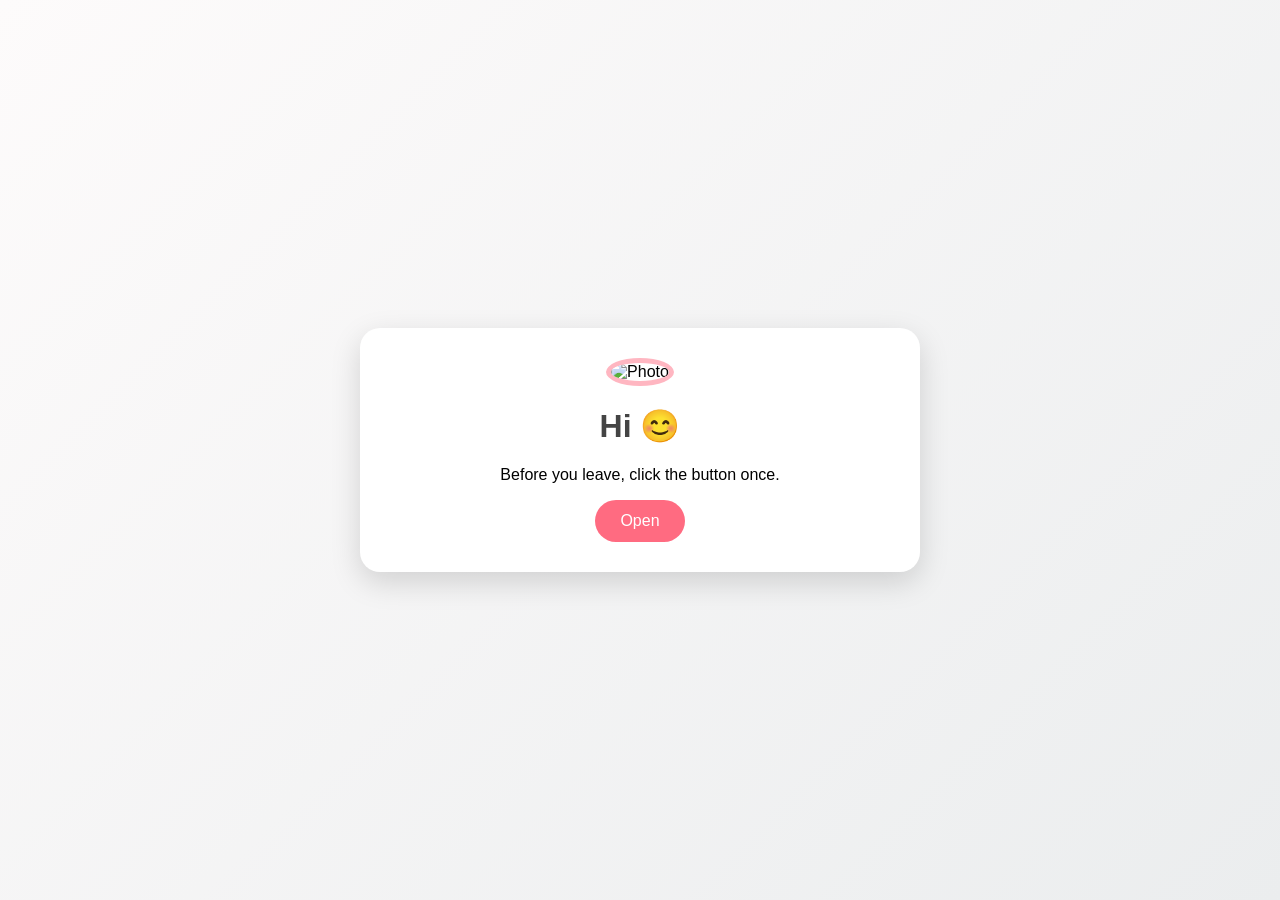
==== index.html @ 859c1093 "Create index.html" ====
<!DOCTYPE html>
<html lang="en">
<head>
<meta charset="UTF-8">
<meta name="viewport" content="width=device-width, initial-scale=1.0">
<title>Just One Minute</title>

<style>
body{
    margin:0;
    font-family:Arial, sans-serif;
    background:linear-gradient(135deg,#fdfbfb,#ebedee);
    display:flex;
    justify-content:center;
    align-items:center;
    min-height:100vh;
}

.card{
    width:90%;
    max-width:500px;
    background:white;
    border-radius:20px;
    padding:30px;
    text-align:center;
    box-shadow:0 10px 30px rgba(0,0,0,0.15);
}

img{
    width:180px;
    height:180px;
    border-radius:50%;
    object-fit:cover;
    border:5px solid #ffb6c1;
}

h1{
    color:#444;
}

button{
    background:#ff6b81;
    color:white;
    border:none;
    padding:12px 25px;
    border-radius:30px;
    cursor:pointer;
    font-size:16px;
}

.message{
    display:none;
    margin-top:20px;
    font-size:18px;
    color:#555;
    line-height:1.6;
}
</style>
</head>

<body>

<div class="card">
    <img src="YOUR_IMAGE_URL" alt="Photo">

    <h1>Hi 😊</h1>

    <p>Before you leave, click the button once.</p>

    <button onclick="showMessage()">Open</button>

    <div class="message" id="msg">
        I'm sorry. <br><br>

        I know you're upset and I completely understand.<br>

        I'm not asking you to forget anything.<br>

        Just give me one chance to talk.<br><br>

        If possible, unblock me and call me when you're free. 📞<br><br>

        That's all. ❤️
    </div>
</div>

<script>
function showMessage(){
 document.getElementById('msg').style.display='block';
}
</script>

</body>
</html>
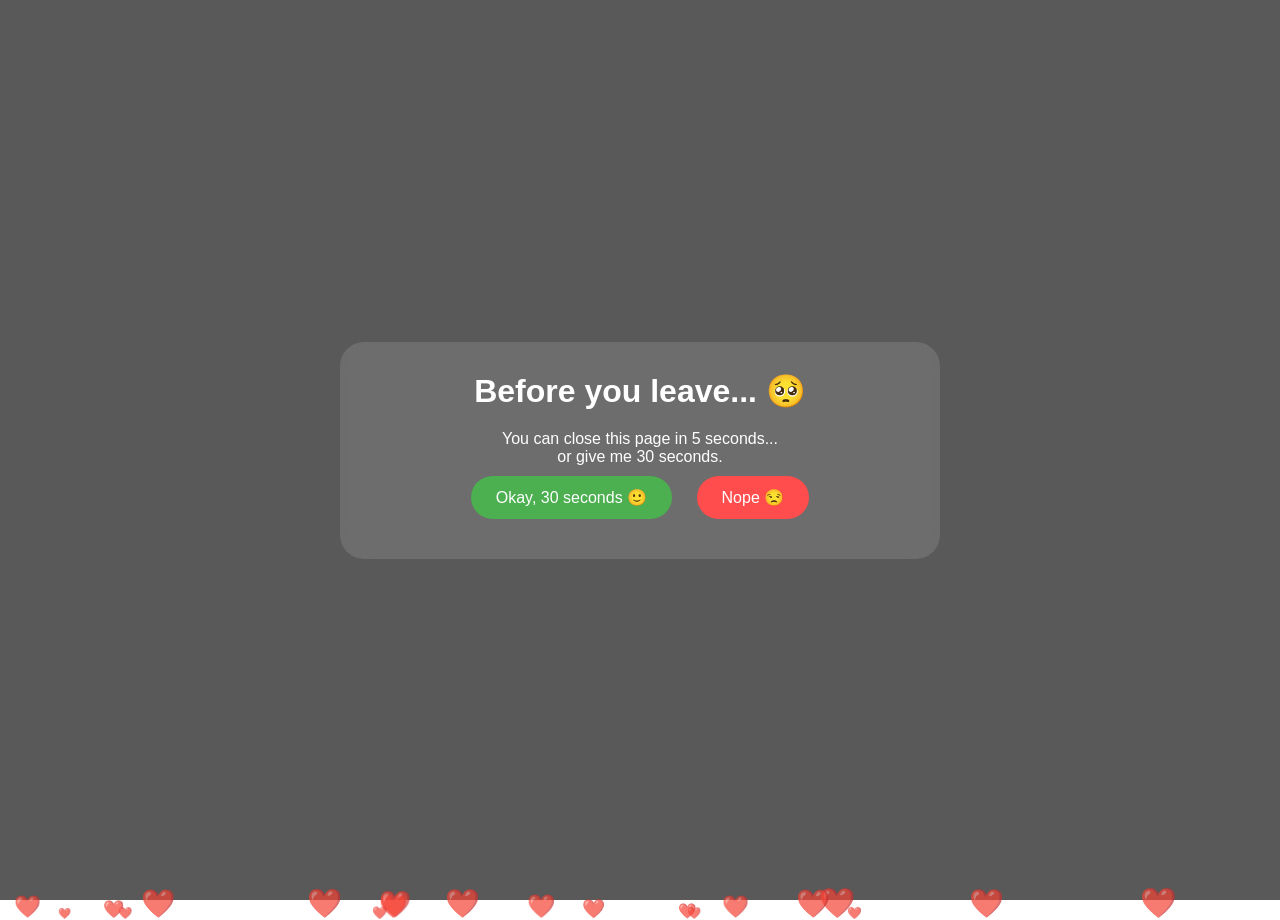
==== commit 66addc17: "Update index.html" ====
--- a/index.html
+++ b/index.html
@@ -1,93 +1,199 @@
 <!DOCTYPE html>
-<html lang="en">
+<html>
 <head>
 <meta charset="UTF-8">
-<meta name="viewport" content="width=device-width, initial-scale=1.0">
-<title>Just One Minute</title>
+<meta name="viewport" content="width=device-width,initial-scale=1">
+
+<title>One Minute Please 🥺</title>
 
 <style>
+*{
+margin:0;
+padding:0;
+box-sizing:border-box;
+font-family:Arial,sans-serif;
+}
+
 body{
-    margin:0;
-    font-family:Arial, sans-serif;
-    background:linear-gradient(135deg,#fdfbfb,#ebedee);
-    display:flex;
-    justify-content:center;
-    align-items:center;
-    min-height:100vh;
+height:100vh;
+overflow:hidden;
+display:flex;
+justify-content:center;
+align-items:center;
+background:url("YOUR_PHOTO.jpg") center center/cover no-repeat;
+}
+
+.overlay{
+position:absolute;
+inset:0;
+background:rgba(0,0,0,.65);
+backdrop-filter:blur(3px);
 }
 
 .card{
-    width:90%;
-    max-width:500px;
-    background:white;
-    border-radius:20px;
-    padding:30px;
-    text-align:center;
-    box-shadow:0 10px 30px rgba(0,0,0,0.15);
-}
-
-img{
-    width:180px;
-    height:180px;
-    border-radius:50%;
-    object-fit:cover;
-    border:5px solid #ffb6c1;
+position:relative;
+z-index:2;
+width:90%;
+max-width:600px;
+background:rgba(255,255,255,.12);
+backdrop-filter:blur(15px);
+border-radius:24px;
+padding:30px;
+text-align:center;
+color:white;
 }
 
 h1{
-    color:#444;
+margin-bottom:20px;
+}
+
+#message{
+display:none;
+font-size:20px;
+line-height:1.8;
+margin-top:20px;
 }
 
 button{
-    background:#ff6b81;
-    color:white;
-    border:none;
-    padding:12px 25px;
-    border-radius:30px;
-    cursor:pointer;
-    font-size:16px;
-}
-
-.message{
-    display:none;
-    margin-top:20px;
-    font-size:18px;
-    color:#555;
-    line-height:1.6;
+padding:12px 25px;
+border:none;
+border-radius:30px;
+cursor:pointer;
+font-size:16px;
+margin:10px;
+}
+
+.yes{
+background:#4CAF50;
+color:white;
+}
+
+.no{
+background:#ff4d4d;
+color:white;
+position:relative;
+}
+
+.heart{
+position:absolute;
+bottom:-20px;
+animation:float 8s linear infinite;
+opacity:.7;
+}
+
+@keyframes float{
+from{
+transform:translateY(0);
+}
+to{
+transform:translateY(-120vh);
+}
 }
 </style>
 </head>
 
 <body>
 
+<div class="overlay"></div>
+
 <div class="card">
-    <img src="YOUR_IMAGE_URL" alt="Photo">
-
-    <h1>Hi 😊</h1>
-
-    <p>Before you leave, click the button once.</p>
-
-    <button onclick="showMessage()">Open</button>
-
-    <div class="message" id="msg">
-        I'm sorry. <br><br>
-
-        I know you're upset and I completely understand.<br>
-
-        I'm not asking you to forget anything.<br>
-
-        Just give me one chance to talk.<br><br>
-
-        If possible, unblock me and call me when you're free. 📞<br><br>
-
-        That's all. ❤️
-    </div>
+
+<h1>Before you leave... 🥺</h1>
+
+<p>
+You can close this page in 5 seconds...
+<br>
+or give me 30 seconds.
+</p>
+
+<button class="yes" onclick="showMessage()">
+Okay, 30 seconds 🙂
+</button>
+
+<button class="no" id="noBtn">
+Nope 😒
+</button>
+
+<div id="message">
+<p id="typing"></p>
+
+<br>
+
+<h3>One request ❤️</h3>
+
+<p>
+If possible,
+unblock me for a few minutes
+and let me explain things properly.
+
+No pressure.
+Just one conversation.
+</p>
+
+<br>
+
+<button onclick="alert('Mission Unblock Initiated 😄')">
+📞 Unblock Me?
+</button>
+
 </div>
 
+</div>
+
 <script>
+
+const noBtn=document.getElementById("noBtn");
+
+noBtn.addEventListener("mouseover",()=>{
+const x=Math.random()*300-150;
+const y=Math.random()*200-100;
+
+noBtn.style.transform=
+`translate(${x}px,${y}px)`;
+});
+
 function showMessage(){
- document.getElementById('msg').style.display='block';
-}
+
+document.getElementById("message").style.display="block";
+
+const text=
+"Hi Suman... I know you're upset. I'm not here to argue, justify anything, or make excuses. I just wanted to say I'm genuinely sorry. You mean a lot to me, and I'd really appreciate one chance to talk.";
+
+let i=0;
+
+const target=document.getElementById("typing");
+
+const timer=setInterval(()=>{
+target.innerHTML+=text.charAt(i);
+i++;
+
+if(i>=text.length){
+clearInterval(timer);
+}
+},40);
+
+}
+
+for(let i=0;i<20;i++){
+
+let heart=document.createElement("div");
+
+heart.innerHTML="❤️";
+
+heart.className="heart";
+
+heart.style.left=Math.random()*100+"vw";
+
+heart.style.fontSize=
+(Math.random()*20+10)+"px";
+
+heart.style.animationDuration=
+(Math.random()*5+5)+"s";
+
+document.body.appendChild(heart);
+
+}
+
 </script>
 
 </body>
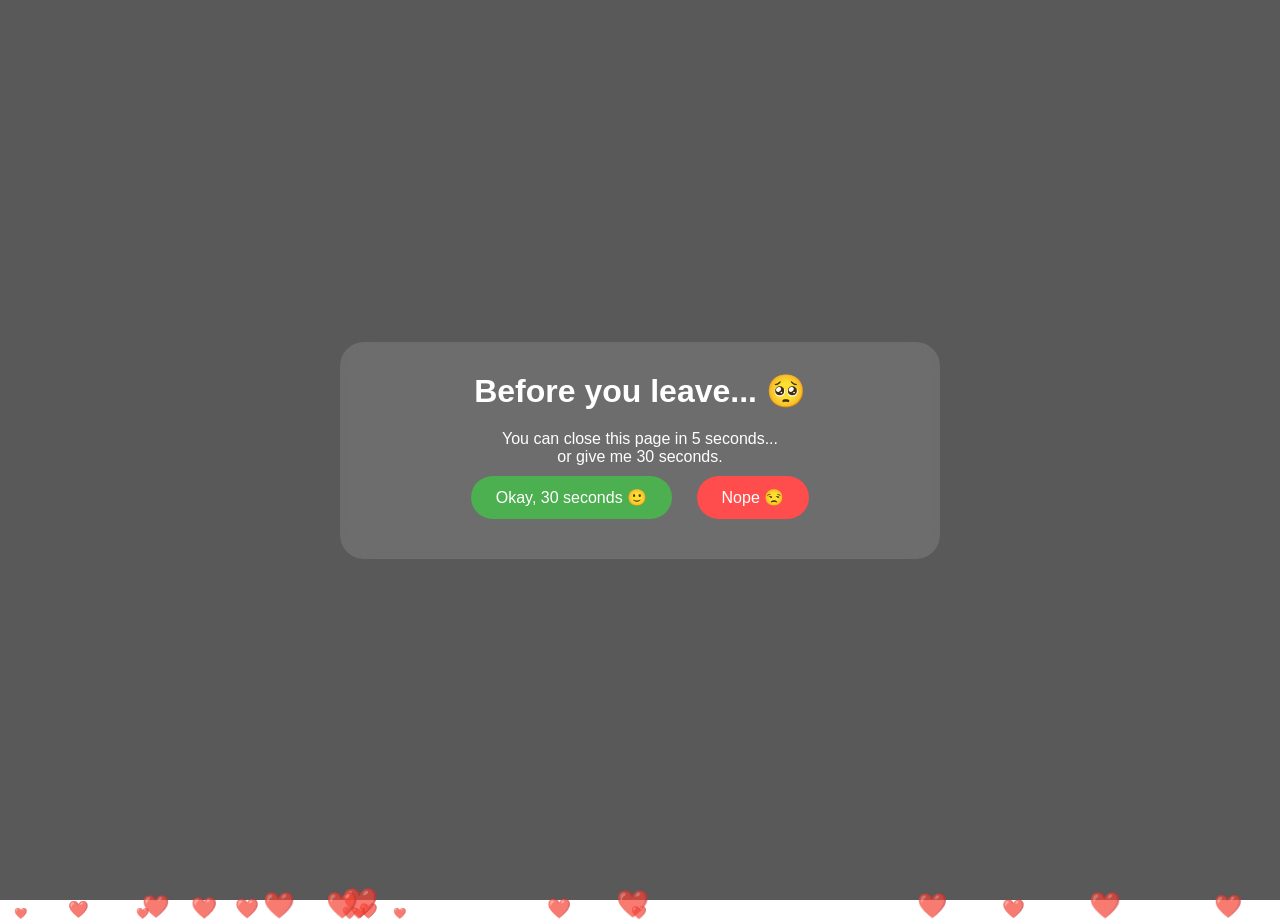
==== commit f4616086: "Update index.html" ====
--- a/index.html
+++ b/index.html
@@ -4,7 +4,7 @@
 <meta charset="UTF-8">
 <meta name="viewport" content="width=device-width,initial-scale=1">
 
-<title>One Minute Please 🥺</title>
+<title>One Minute Pleasee 🥺</title>
 
 <style>
 *{
@@ -20,7 +20,7 @@
 display:flex;
 justify-content:center;
 align-items:center;
-background:url("YOUR_PHOTO.jpg") center center/cover no-repeat;
+background:url("FullSizeRender.jpeg") center center/cover no-repeat;
 }
 
 .overlay{
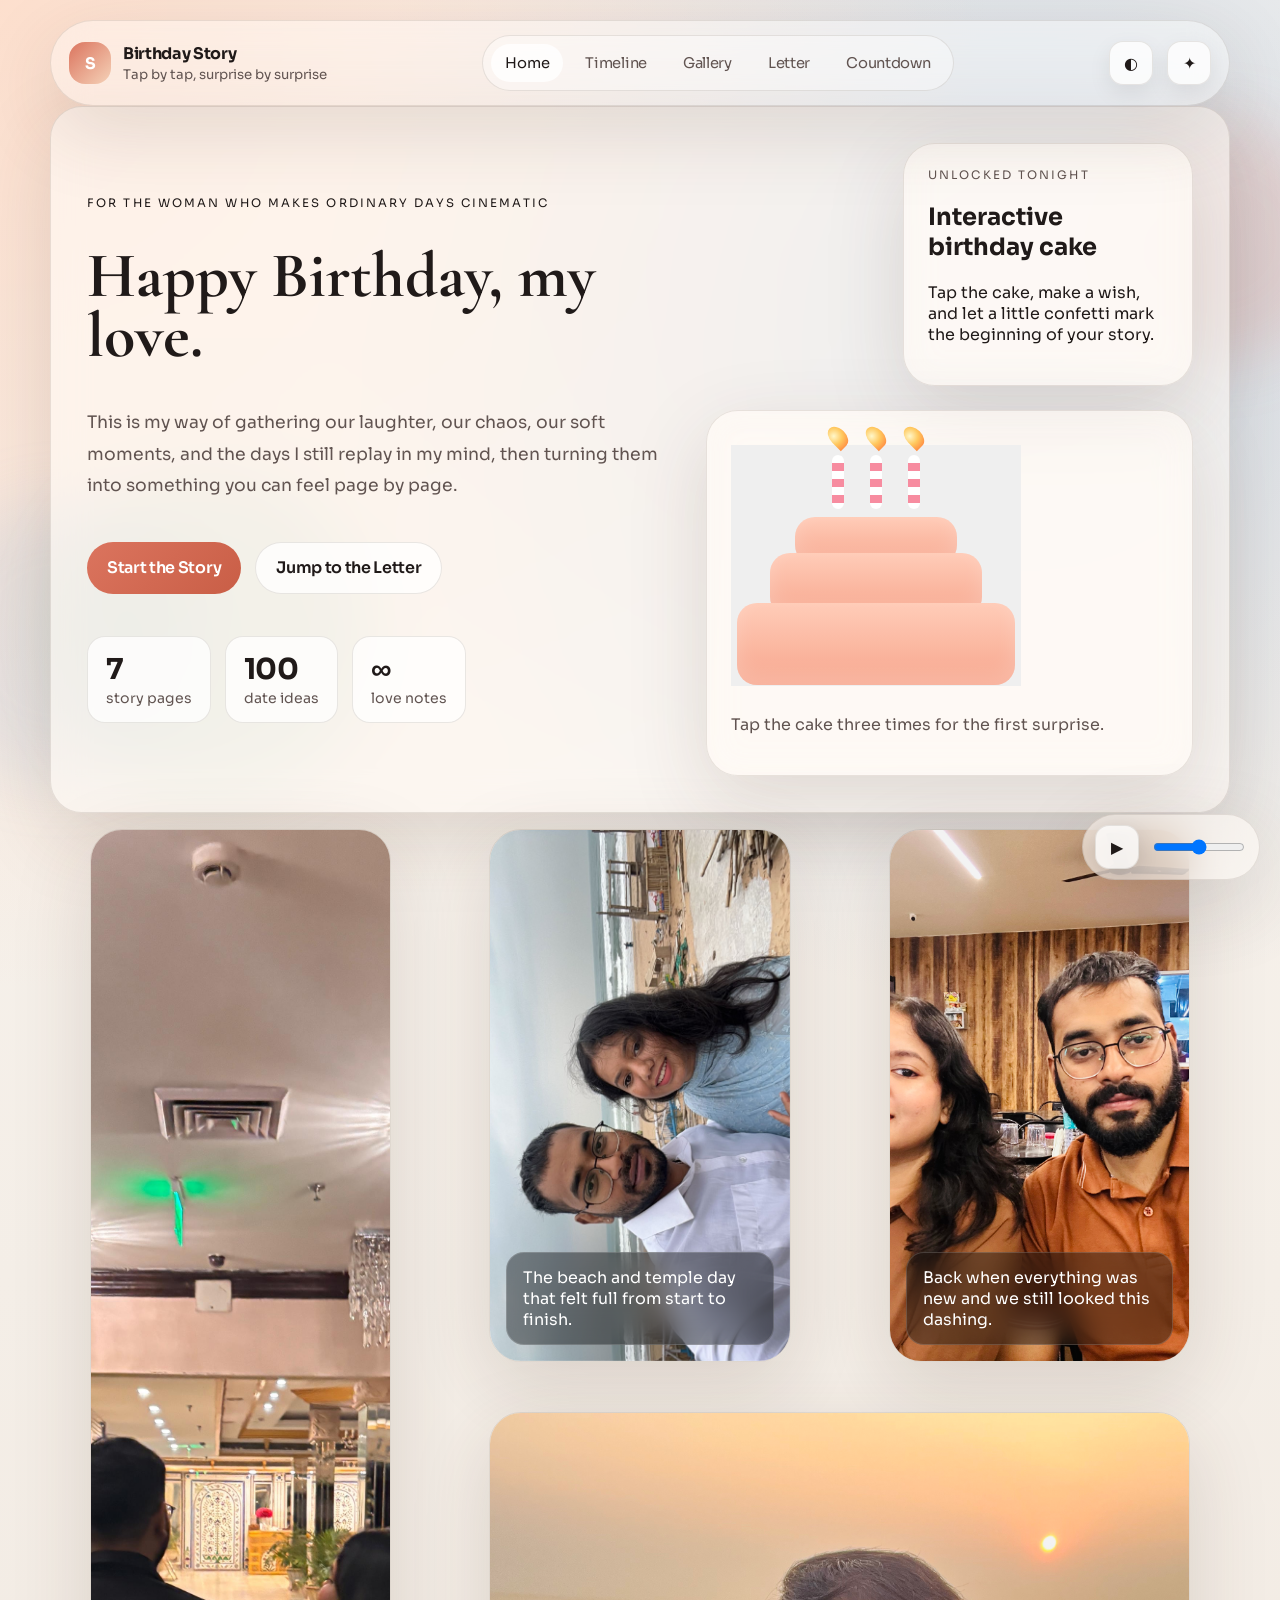
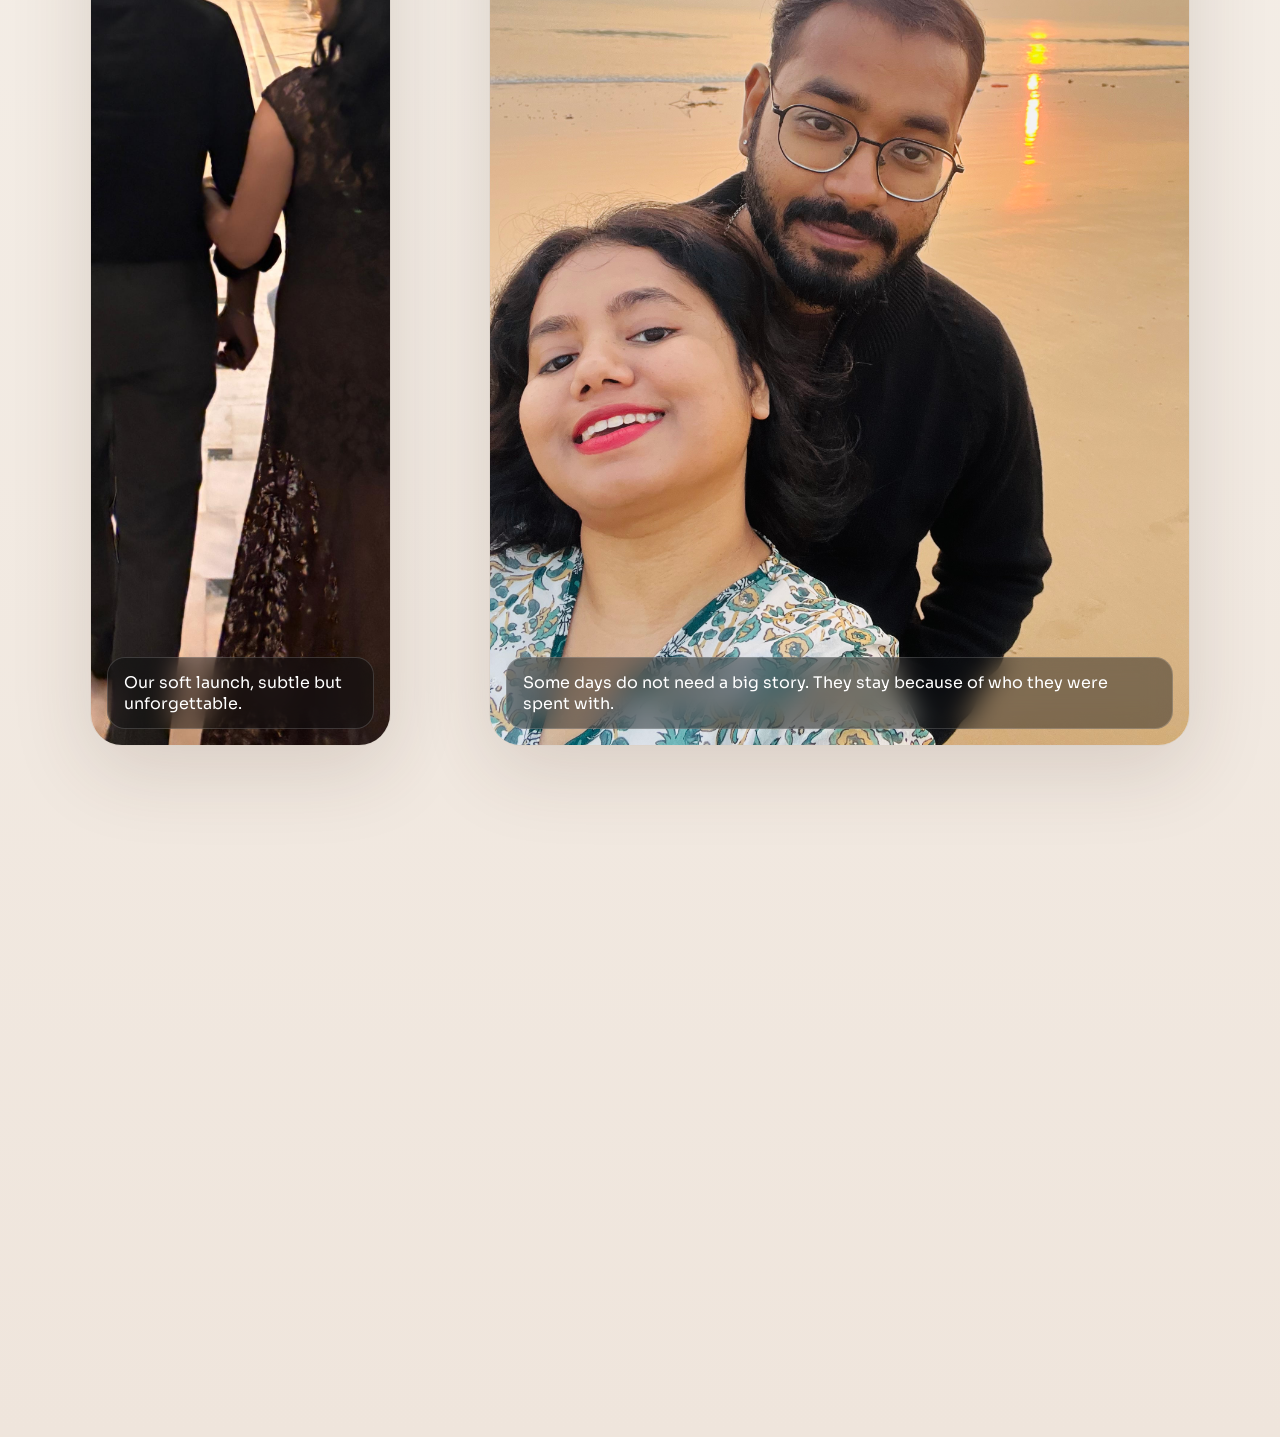
==== commit db753c78: "Final code changes" ====
--- a/index.html
+++ b/index.html
@@ -1,200 +1,89 @@
 <!DOCTYPE html>
-<html>
-<head>
-<meta charset="UTF-8">
-<meta name="viewport" content="width=device-width,initial-scale=1">
+<html lang="en">
+  <head>
+    <meta charset="UTF-8">
+    <meta name="viewport" content="width=device-width, initial-scale=1.0">
+    <meta name="description" content="A midnight countdown gate for a birthday surprise website.">
+    <title>Happy Birthday | Unlocks at Midnight</title>
+    <script src="js/unlock.js"></script>
+    <link rel="preconnect" href="https://fonts.googleapis.com">
+    <link rel="preconnect" href="https://fonts.gstatic.com" crossorigin>
+    <link href="https://fonts.googleapis.com/css2?family=Cormorant+Garamond:wght@500;600;700&family=Sora:wght@400;500;600;700&display=swap" rel="stylesheet">
+    <link rel="stylesheet" href="css/style.css">
+    <link rel="stylesheet" href="css/animations.css">
+    <link rel="stylesheet" href="css/responsive.css">
+  </head>
+  <body data-page="gate">
+    <div class="page-transition" aria-hidden="true"></div>
+    <div class="ambient ambient-one" aria-hidden="true"></div>
+    <div class="ambient ambient-two" aria-hidden="true"></div>
+    <div class="aurora" aria-hidden="true"></div>
 
-<title>One Minute Pleasee 🥺</title>
+    <header class="site-header shell gate-header">
+      <a class="brand" href="index.html" aria-label="Birthday countdown gate">
+        <span class="brand-mark">S</span>
+        <span class="brand-copy">
+          <strong>Birthday Story</strong>
+          <small>The surprise opens at midnight</small>
+        </span>
+      </a>
 
-<style>
-*{
-margin:0;
-padding:0;
-box-sizing:border-box;
-font-family:Arial,sans-serif;
-}
+      <div class="toolbar">
+        <button class="icon-button" id="themeToggle" type="button" aria-label="Toggle dark mode">◐</button>
+      </div>
+    </header>
 
-body{
-height:100vh;
-overflow:hidden;
-display:flex;
-justify-content:center;
-align-items:center;
-background:url("FullSizeRender.jpeg") center center/cover no-repeat;
-}
+    <main class="shell gate-shell">
+      <section class="panel panel-hero gate-panel reveal">
+        <div class="gate-copy">
+          <p class="eyebrow">A little suspense first</p>
+          <h1>Your birthday surprise opens at 12:00 AM.</h1>
+          <p class="lede">
+            Stay here for the final countdown. The full story remains locked until the clock turns
+            to midnight, and then the next page opens on its own.
+          </p>
+          <div class="gate-meta">
+            <div class="gate-pill">
+              <span class="mini-label">Unlock time</span>
+              <strong>July 5, 12:00 AM</strong>
+            </div>
+            <div class="gate-pill">
+              <span class="mini-label">What happens next</span>
+              <strong>The real birthday story unlocks instantly</strong>
+            </div>
+          </div>
+          <button class="button button-primary gate-enter" id="enterStory" type="button" disabled>
+            Locked until midnight
+          </button>
+          <p class="hint gate-hint" id="gateMessage">The timer is live. As soon as it reaches zero, the story will open automatically.</p>
+        </div>
 
-.overlay{
-position:absolute;
-inset:0;
-background:rgba(0,0,0,.65);
-backdrop-filter:blur(3px);
-}
+        <div class="glass-card gate-card">
+          <p class="mini-label">Midnight countdown</p>
+          <div class="countdown-grid gate-countdown" id="gateCountdown" aria-label="Time remaining until midnight unlock">
+            <div><strong id="gateDays">00</strong><span>Days</span></div>
+            <div><strong id="gateHours">00</strong><span>Hours</span></div>
+            <div><strong id="gateMinutes">00</strong><span>Minutes</span></div>
+            <div><strong id="gateSeconds">00</strong><span>Seconds</span></div>
+          </div>
+          <div class="gate-note">
+            <p>The page stays locked until the countdown ends, so the first reveal still feels like a moment.</p>
+          </div>
+        </div>
+      </section>
+    </main>
 
-.card{
-position:relative;
-z-index:2;
-width:90%;
-max-width:600px;
-background:rgba(255,255,255,.12);
-backdrop-filter:blur(15px);
-border-radius:24px;
-padding:30px;
-text-align:center;
-color:white;
-}
+    <aside class="music-dock glass-card" aria-label="Background music controls">
+      <button class="icon-button" id="musicToggle" type="button" aria-label="Pause background music" title="Pause background music">❚❚</button>
+      <input id="musicVolume" type="range" min="0" max="1" step="0.05" value="0.5" aria-label="Music volume">
+      <span class="sr-only" id="musicStatus" aria-live="polite">Background music loading.</span>
+      <audio id="bgMusic" loop preload="auto" autoplay src="assets/music/birthday-theme.mp3"></audio>
+    </aside>
 
-h1{
-margin-bottom:20px;
-}
+    <div class="toast" id="toast" aria-live="polite"></div>
 
-#message{
-display:none;
-font-size:20px;
-line-height:1.8;
-margin-top:20px;
-}
-
-button{
-padding:12px 25px;
-border:none;
-border-radius:30px;
-cursor:pointer;
-font-size:16px;
-margin:10px;
-}
-
-.yes{
-background:#4CAF50;
-color:white;
-}
-
-.no{
-background:#ff4d4d;
-color:white;
-position:relative;
-}
-
-.heart{
-position:absolute;
-bottom:-20px;
-animation:float 8s linear infinite;
-opacity:.7;
-}
-
-@keyframes float{
-from{
-transform:translateY(0);
-}
-to{
-transform:translateY(-120vh);
-}
-}
-</style>
-</head>
-
-<body>
-
-<div class="overlay"></div>
-
-<div class="card">
-
-<h1>Before you leave... 🥺</h1>
-
-<p>
-You can close this page in 5 seconds...
-<br>
-or give me 30 seconds.
-</p>
-
-<button class="yes" onclick="showMessage()">
-Okay, 30 seconds 🙂
-</button>
-
-<button class="no" id="noBtn">
-Nope 😒
-</button>
-
-<div id="message">
-<p id="typing"></p>
-
-<br>
-
-<h3>One request ❤️</h3>
-
-<p>
-If possible,
-unblock me for a few minutes
-and let me explain things properly.
-
-No pressure.
-Just one conversation.
-</p>
-
-<br>
-
-<button onclick="alert('Mission Unblock Initiated 😄')">
-📞 Unblock Me?
-</button>
-
-</div>
-
-</div>
-
-<script>
-
-const noBtn=document.getElementById("noBtn");
-
-noBtn.addEventListener("mouseover",()=>{
-const x=Math.random()*300-150;
-const y=Math.random()*200-100;
-
-noBtn.style.transform=
-`translate(${x}px,${y}px)`;
-});
-
-function showMessage(){
-
-document.getElementById("message").style.display="block";
-
-const text=
-"Hi Suman... I know you're upset. I'm not here to argue, justify anything, or make excuses. I just wanted to say I'm genuinely sorry. You mean a lot to me, and I'd really appreciate one chance to talk.";
-
-let i=0;
-
-const target=document.getElementById("typing");
-
-const timer=setInterval(()=>{
-target.innerHTML+=text.charAt(i);
-i++;
-
-if(i>=text.length){
-clearInterval(timer);
-}
-},40);
-
-}
-
-for(let i=0;i<20;i++){
-
-let heart=document.createElement("div");
-
-heart.innerHTML="❤️";
-
-heart.className="heart";
-
-heart.style.left=Math.random()*100+"vw";
-
-heart.style.fontSize=
-(Math.random()*20+10)+"px";
-
-heart.style.animationDuration=
-(Math.random()*5+5)+"s";
-
-document.body.appendChild(heart);
-
-}
-
-</script>
-
-</body>
-</html>
+    <script src="js/music.js" defer></script>
+    <script src="js/app.js" defer></script>
+    <script src="js/gate.js" defer></script>
+  </body>
+</html>
--- a/css/style.css
+++ b/css/style.css
@@ -0,0 +1,953 @@
+:root {
+  color-scheme: light;
+  --bg: #f4eee7;
+  --bg-elevated: rgba(255, 250, 245, 0.62);
+  --bg-strong: rgba(255, 255, 255, 0.78);
+  --text: #201a19;
+  --muted: #615451;
+  --line: rgba(79, 56, 47, 0.12);
+  --accent: #db745e;
+  --accent-strong: #c95e46;
+  --accent-soft: rgba(219, 116, 94, 0.18);
+  --mint: #92c5b0;
+  --blue: #9cb7d6;
+  --shadow: 0 24px 80px rgba(73, 46, 36, 0.15);
+  --radius-xl: 32px;
+  --radius-lg: 24px;
+  --radius-md: 18px;
+  --radius-sm: 12px;
+  --shell: min(1180px, calc(100vw - 40px));
+}
+
+body[data-theme="dark"] {
+  color-scheme: dark;
+  --bg: #111418;
+  --bg-elevated: rgba(24, 28, 33, 0.7);
+  --bg-strong: rgba(31, 36, 42, 0.88);
+  --text: #f5efe6;
+  --muted: #c9b9ab;
+  --line: rgba(255, 245, 235, 0.1);
+  --accent: #ff9b7b;
+  --accent-strong: #ff8561;
+  --accent-soft: rgba(255, 155, 123, 0.18);
+  --mint: #6ea896;
+  --blue: #87a8d0;
+  --shadow: 0 24px 80px rgba(0, 0, 0, 0.35);
+}
+
+* {
+  box-sizing: border-box;
+}
+
+html {
+  scroll-behavior: smooth;
+}
+
+body {
+  margin: 0;
+  min-height: 100vh;
+  font-family: "Sora", sans-serif;
+  background:
+    radial-gradient(circle at top left, rgba(255, 214, 191, 0.7), transparent 30%),
+    radial-gradient(circle at 80% 10%, rgba(156, 183, 214, 0.45), transparent 24%),
+    linear-gradient(180deg, #f9f5f0 0%, var(--bg) 42%, #efe5dc 100%);
+  color: var(--text);
+  overflow-x: hidden;
+}
+
+body[data-theme="dark"] {
+  background:
+    radial-gradient(circle at top left, rgba(255, 155, 123, 0.16), transparent 28%),
+    radial-gradient(circle at 80% 10%, rgba(135, 168, 208, 0.16), transparent 26%),
+    linear-gradient(180deg, #14181d 0%, var(--bg) 45%, #0b0e11 100%);
+}
+
+img {
+  max-width: 100%;
+  display: block;
+}
+
+a {
+  color: inherit;
+  text-decoration: none;
+}
+
+button,
+input,
+textarea {
+  font: inherit;
+}
+
+button {
+  cursor: pointer;
+  border: 0;
+}
+
+.sr-only {
+  position: absolute;
+  width: 1px;
+  height: 1px;
+  padding: 0;
+  margin: -1px;
+  overflow: hidden;
+  clip: rect(0, 0, 0, 0);
+  white-space: nowrap;
+  border: 0;
+}
+
+code {
+  padding: 0.15rem 0.4rem;
+  border-radius: 999px;
+  background: var(--accent-soft);
+  color: var(--text);
+}
+
+.shell {
+  width: var(--shell);
+  margin: 0 auto;
+}
+
+.page-stack,
+.guestbook-layout {
+  display: grid;
+  gap: 24px;
+  padding: 24px 0 140px;
+}
+
+.site-header {
+  position: sticky;
+  top: 18px;
+  z-index: 30;
+  display: flex;
+  align-items: center;
+  justify-content: space-between;
+  gap: 20px;
+  margin-top: 20px;
+  padding: 14px 18px;
+  border: 1px solid var(--line);
+  border-radius: 999px;
+  backdrop-filter: blur(18px);
+  background: rgba(255, 255, 255, 0.35);
+  box-shadow: var(--shadow);
+}
+
+body[data-theme="dark"] .site-header {
+  background: rgba(18, 21, 25, 0.55);
+}
+
+.brand {
+  display: inline-flex;
+  align-items: center;
+  gap: 12px;
+}
+
+.brand-mark {
+  display: grid;
+  place-items: center;
+  width: 42px;
+  height: 42px;
+  border-radius: 16px;
+  background: linear-gradient(135deg, var(--accent), #f5d2b8);
+  color: #fff;
+  font-weight: 700;
+}
+
+.brand-copy {
+  display: grid;
+  gap: 2px;
+}
+
+.brand-copy strong,
+.nav-pill a,
+.button,
+.icon-button,
+.result-pill,
+.hero-stats strong,
+.countdown-grid strong {
+  letter-spacing: -0.02em;
+}
+
+.brand-copy small,
+.mini-label,
+.hint,
+.gallery-tile small,
+.timeline-copy p,
+.music-dock small {
+  color: var(--muted);
+}
+
+.nav-pill {
+  display: inline-flex;
+  flex-wrap: wrap;
+  align-items: center;
+  justify-content: center;
+  gap: 8px;
+  padding: 8px;
+  border: 1px solid var(--line);
+  border-radius: 999px;
+  background: rgba(255, 255, 255, 0.4);
+}
+
+.nav-pill a {
+  padding: 10px 14px;
+  border-radius: 999px;
+  color: var(--muted);
+  font-size: 0.92rem;
+}
+
+.nav-pill a:hover,
+.nav-pill a.is-active {
+  color: var(--text);
+  background: var(--bg-strong);
+}
+
+.toolbar,
+.music-actions,
+.cta-row,
+.hero-stats,
+.guided-list,
+.section-heading {
+  display: flex;
+  align-items: center;
+  gap: 14px;
+}
+
+.icon-button,
+.button {
+  transition: transform 180ms ease, background-color 180ms ease, border-color 180ms ease;
+}
+
+.icon-button:active,
+.button:active,
+.gallery-tile:active,
+.cake:active {
+  transform: scale(0.97);
+}
+
+.icon-button {
+  width: 44px;
+  height: 44px;
+  border-radius: 14px;
+  border: 1px solid var(--line);
+  background: var(--bg-strong);
+  color: var(--text);
+  box-shadow: 0 8px 22px rgba(0, 0, 0, 0.08);
+}
+
+.panel,
+.glass-card,
+.timeline-card,
+.gallery-tile,
+.lightbox-card,
+.music-dock,
+.story-card,
+.letter-paper,
+.countdown-card {
+  border: 1px solid var(--line);
+  border-radius: var(--radius-xl);
+  background: var(--bg-elevated);
+  backdrop-filter: blur(18px);
+  box-shadow: var(--shadow);
+}
+
+.panel,
+.timeline-card,
+.lightbox-card,
+.letter-paper,
+.countdown-card {
+  padding: 28px;
+}
+
+.page-intro h1,
+.hero h1,
+.wheel-layout h1,
+.guestbook-layout h1,
+.countdown-layout h1,
+.letter-stage h1 {
+  margin: 0;
+  font-family: "Cormorant Garamond", serif;
+  font-size: clamp(3rem, 5vw, 5.6rem);
+  line-height: 0.94;
+}
+
+.eyebrow,
+.mini-label {
+  margin: 0 0 12px;
+  text-transform: uppercase;
+  letter-spacing: 0.18em;
+  font-size: 0.73rem;
+}
+
+.lede {
+  max-width: 60ch;
+  color: var(--muted);
+  line-height: 1.8;
+}
+
+.hero {
+  display: grid;
+  grid-template-columns: 1.1fr 0.9fr;
+  gap: 24px;
+  align-items: stretch;
+  padding: 54px 0 24px;
+}
+
+.panel-hero {
+  padding: 36px;
+}
+
+.hero-copy,
+.hero-visual,
+.wheel-layout,
+.countdown-layout,
+.story-grid,
+.guided-panel,
+.letter-stage {
+  display: grid;
+  gap: 24px;
+}
+
+.hero-copy {
+  align-content: center;
+}
+
+.hero-copy .lede {
+  font-size: 1.08rem;
+}
+
+.button {
+  display: inline-flex;
+  align-items: center;
+  justify-content: center;
+  gap: 10px;
+  min-height: 52px;
+  padding: 0 20px;
+  border-radius: 999px;
+  font-weight: 600;
+}
+
+.button-primary {
+  background: linear-gradient(135deg, var(--accent), var(--accent-strong));
+  color: #fff;
+}
+
+.button-secondary {
+  border: 1px solid var(--line);
+  background: var(--bg-strong);
+  color: var(--text);
+}
+
+.hero-stats {
+  padding: 0;
+  margin: 18px 0 0;
+  list-style: none;
+  flex-wrap: wrap;
+}
+
+.hero-stats li {
+  min-width: 110px;
+  padding: 14px 18px;
+  border: 1px solid var(--line);
+  border-radius: 18px;
+  background: var(--bg-strong);
+}
+
+.hero-stats strong,
+.countdown-grid strong {
+  display: block;
+  font-size: 1.8rem;
+}
+
+.hero-stats span,
+.countdown-grid span {
+  color: var(--muted);
+  font-size: 0.88rem;
+}
+
+.cake-card,
+.stack-card,
+.wheel-card {
+  padding: 24px;
+}
+
+.floating-card {
+  justify-self: end;
+  max-width: 290px;
+}
+
+.cake {
+  position: relative;
+  width: min(100%, 290px);
+  margin: 10px auto 12px;
+  padding-top: 72px;
+}
+
+.cake-top,
+.cake-middle,
+.cake-base {
+  border-radius: 20px;
+  background: linear-gradient(180deg, #ffccb8 0%, #f7a68d 100%);
+  box-shadow: inset 0 -10px 20px rgba(255, 255, 255, 0.2);
+}
+
+.cake-top {
+  height: 48px;
+  width: 58%;
+  margin: 0 auto -12px;
+}
+
+.cake-middle {
+  height: 64px;
+  width: 76%;
+  margin: 0 auto -14px;
+}
+
+.cake-base {
+  height: 82px;
+  width: 100%;
+}
+
+.candles {
+  position: absolute;
+  top: 10px;
+  left: 50%;
+  display: flex;
+  gap: 26px;
+  transform: translateX(-50%);
+}
+
+.candle {
+  position: relative;
+  width: 12px;
+  height: 54px;
+  border-radius: 999px;
+  background: repeating-linear-gradient(180deg, #fff 0 8px, #f78ca0 8px 16px);
+}
+
+.flame {
+  position: absolute;
+  left: 50%;
+  bottom: calc(100% + 6px);
+  width: 16px;
+  height: 24px;
+  border-radius: 50% 50% 50% 0;
+  background: radial-gradient(circle at 35% 35%, #fff7ca 0%, #ffc95f 45%, #ff7b3a 100%);
+  transform: translateX(-50%) rotate(-45deg);
+}
+
+.story-grid {
+  grid-template-columns: repeat(3, minmax(0, 1fr));
+  padding: 12px 0 24px;
+}
+
+.featured-memory-strip {
+  display: grid;
+  grid-template-columns: 1fr 1fr 1fr;
+  gap: 18px;
+  padding: 0 0 24px;
+}
+
+.memory-frame {
+  position: relative;
+  min-height: 260px;
+  overflow: hidden;
+  border: 1px solid var(--line);
+  border-radius: var(--radius-xl);
+  box-shadow: var(--shadow);
+}
+
+.memory-frame img {
+  width: 100%;
+  height: 100%;
+  object-fit: cover;
+}
+
+.memory-frame figcaption {
+  position: absolute;
+  right: 16px;
+  bottom: 16px;
+  left: 16px;
+  margin: 0;
+  padding: 14px 16px;
+  border: 1px solid rgba(255, 255, 255, 0.16);
+  border-radius: 18px;
+  background: rgba(10, 12, 15, 0.42);
+  backdrop-filter: blur(14px);
+  color: #fff;
+}
+
+.tall-frame {
+  min-height: 360px;
+  grid-row: span 2;
+}
+
+.wide-frame {
+  grid-column: span 2;
+}
+
+.story-card {
+  padding: 24px;
+}
+
+.guided-panel {
+  grid-template-columns: 0.8fr 1.2fr;
+  padding: 28px;
+  margin-bottom: 140px;
+}
+
+.guided-list {
+  justify-content: space-between;
+  flex-wrap: wrap;
+}
+
+.guided-item {
+  flex: 1 1 180px;
+  padding: 18px;
+  border: 1px solid var(--line);
+  border-radius: 22px;
+  background: var(--bg-strong);
+}
+
+.guided-item span,
+.gallery-badge {
+  display: inline-grid;
+  place-items: center;
+  width: 38px;
+  height: 38px;
+  margin-bottom: 12px;
+  border-radius: 12px;
+  background: var(--accent-soft);
+  color: var(--accent-strong);
+  font-weight: 700;
+}
+
+.timeline {
+  position: relative;
+  display: grid;
+  gap: 28px;
+}
+
+.timeline::before {
+  content: "";
+  position: absolute;
+  top: 20px;
+  bottom: 20px;
+  left: calc(50% - 1px);
+  width: 2px;
+  background: linear-gradient(180deg, transparent, var(--accent-soft), transparent);
+}
+
+.timeline-card {
+  display: grid;
+  grid-template-columns: repeat(2, minmax(0, 1fr));
+  gap: 20px;
+  align-items: center;
+}
+
+.timeline-card.reverse .timeline-media {
+  order: 2;
+}
+
+.timeline-card.reverse .timeline-copy {
+  order: 1;
+}
+
+.timeline-media,
+.lightbox-image,
+.placeholder-photo {
+  min-height: 280px;
+  border-radius: 24px;
+  border: 1px dashed rgba(0, 0, 0, 0.14);
+  background:
+    linear-gradient(135deg, rgba(255, 255, 255, 0.45), rgba(255, 255, 255, 0.08)),
+    linear-gradient(135deg, rgba(146, 197, 176, 0.45), rgba(219, 116, 94, 0.4));
+  display: grid;
+  place-items: center;
+  font-weight: 700;
+  color: rgba(32, 26, 25, 0.7);
+}
+
+.timeline-media img {
+  width: 100%;
+  height: 100%;
+  object-fit: cover;
+  border-radius: 24px;
+}
+
+body[data-theme="dark"] .timeline-media,
+body[data-theme="dark"] .lightbox-image,
+body[data-theme="dark"] .placeholder-photo {
+  color: rgba(245, 239, 230, 0.8);
+}
+
+.timeline-copy {
+  position: relative;
+}
+
+.timeline-dot {
+  position: absolute;
+  top: 8px;
+  left: -38px;
+  width: 14px;
+  height: 14px;
+  border-radius: 999px;
+  background: linear-gradient(135deg, var(--accent), var(--blue));
+  box-shadow: 0 0 0 10px var(--accent-soft);
+}
+
+.quote-panel,
+.result-pill {
+  text-align: center;
+}
+
+.wheel-layout,
+.countdown-layout {
+  grid-template-columns: 1fr 0.95fr;
+  align-items: center;
+}
+
+.wheel-card {
+  position: relative;
+  min-height: 420px;
+  display: grid;
+  place-items: center;
+}
+
+.wheel-pointer {
+  position: absolute;
+  top: 38px;
+  width: 0;
+  height: 0;
+  border-left: 18px solid transparent;
+  border-right: 18px solid transparent;
+  border-top: 28px solid var(--accent-strong);
+}
+
+.wheel {
+  width: min(100%, 360px);
+  aspect-ratio: 1;
+  border-radius: 50%;
+  border: 12px solid rgba(255, 255, 255, 0.7);
+  box-shadow: 0 24px 70px rgba(0, 0, 0, 0.12);
+}
+
+.idea-grid,
+.gallery-grid-page {
+  display: grid;
+  grid-template-columns: repeat(3, minmax(0, 1fr));
+  gap: 18px;
+}
+
+.idea-card,
+.gallery-tile {
+  padding: 22px;
+}
+
+.gallery-tile {
+  min-height: 240px;
+  display: grid;
+  align-content: end;
+  gap: 10px;
+  text-align: left;
+  background:
+    linear-gradient(180deg, rgba(255, 255, 255, 0.1), rgba(255, 255, 255, 0.78)),
+    linear-gradient(135deg, rgba(146, 197, 176, 0.55), rgba(219, 116, 94, 0.42));
+}
+
+.gallery-tile.has-image {
+  background-position: center;
+  background-size: cover;
+  color: #fff;
+  text-shadow: 0 2px 14px rgba(0, 0, 0, 0.45);
+}
+
+.gallery-tile.tall {
+  min-height: 380px;
+}
+
+.gallery-tile.wide {
+  grid-column: span 2;
+}
+
+.lightbox {
+  position: fixed;
+  inset: 0;
+  display: grid;
+  place-items: center;
+  padding: 24px;
+  background: rgba(10, 12, 15, 0.6);
+  opacity: 0;
+  pointer-events: none;
+  transition: opacity 220ms ease;
+  z-index: 60;
+}
+
+.lightbox.is-open {
+  opacity: 1;
+  pointer-events: auto;
+}
+
+.lightbox-card {
+  width: min(720px, 100%);
+}
+
+.lightbox-close {
+  position: absolute;
+  top: 28px;
+  right: 28px;
+}
+
+.guestbook-layout {
+  grid-template-columns: repeat(2, minmax(0, 1fr));
+}
+
+.guestbook-form,
+.guestbook-list {
+  display: grid;
+  gap: 16px;
+}
+
+.countdown-config {
+  display: grid;
+  gap: 14px;
+  max-width: 420px;
+  margin-top: 24px;
+}
+
+.countdown-config label {
+  display: grid;
+  gap: 8px;
+}
+
+.guestbook-form label {
+  display: grid;
+  gap: 8px;
+}
+
+.guestbook-form input,
+.guestbook-form textarea,
+.countdown-config input {
+  width: 100%;
+  border: 1px solid var(--line);
+  border-radius: 18px;
+  padding: 14px 16px;
+  background: var(--bg-strong);
+  color: var(--text);
+}
+
+.guestbook-entry {
+  padding: 18px;
+  border: 1px solid var(--line);
+  border-radius: 22px;
+  background: var(--bg-strong);
+}
+
+.letter-stage {
+  align-items: center;
+  justify-items: center;
+  min-height: calc(100vh - 220px);
+}
+
+.letter-envelope,
+.letter-paper {
+  width: min(760px, 100%);
+}
+
+.letter-envelope {
+  padding: 36px;
+  text-align: center;
+}
+
+.letter-paper {
+  display: none;
+  font-size: 1.05rem;
+  line-height: 1.9;
+}
+
+.letter-paper.is-visible {
+  display: block;
+}
+
+.countdown-grid {
+  display: grid;
+  grid-template-columns: repeat(4, minmax(0, 1fr));
+  gap: 14px;
+  margin-bottom: 20px;
+}
+
+.countdown-grid div {
+  padding: 22px 14px;
+  border-radius: 22px;
+  background: var(--bg-strong);
+  text-align: center;
+}
+
+.finale-panel {
+  text-align: center;
+}
+
+.music-dock {
+  position: fixed;
+  right: 20px;
+  bottom: 20px;
+  z-index: 40;
+  display: flex;
+  align-items: center;
+  gap: 12px;
+  width: auto;
+  min-width: 0;
+  padding: 10px 12px;
+  border-radius: 999px;
+}
+
+.music-dock .icon-button {
+  flex: 0 0 44px;
+}
+
+#musicVolume {
+  width: 92px;
+}
+
+.toast {
+  position: fixed;
+  left: 50%;
+  bottom: 30px;
+  z-index: 80;
+  padding: 14px 18px;
+  border-radius: 999px;
+  background: rgba(20, 22, 25, 0.82);
+  color: #fff;
+  transform: translate(-50%, 24px);
+  opacity: 0;
+  transition: opacity 220ms ease, transform 220ms ease;
+}
+
+.toast.is-visible {
+  opacity: 1;
+  transform: translate(-50%, 0);
+}
+
+.aurora,
+.ambient {
+  position: fixed;
+  border-radius: 50%;
+  filter: blur(30px);
+  pointer-events: none;
+}
+
+.aurora {
+  inset: auto auto 12% 4%;
+  width: 320px;
+  height: 320px;
+  background: rgba(146, 197, 176, 0.24);
+}
+
+.ambient-one {
+  top: 120px;
+  right: -60px;
+  width: 240px;
+  height: 240px;
+  background: rgba(219, 116, 94, 0.18);
+}
+
+.ambient-two {
+  bottom: 120px;
+  left: -80px;
+  width: 280px;
+  height: 280px;
+  background: rgba(156, 183, 214, 0.18);
+}
+
+.page-transition {
+  position: fixed;
+  inset: 0;
+  z-index: 90;
+  pointer-events: none;
+  background: linear-gradient(135deg, rgba(219, 116, 94, 0.14), rgba(146, 197, 176, 0.14));
+  opacity: 0;
+}
+
+.confetti-layer {
+  position: fixed;
+  inset: 0;
+  pointer-events: none;
+  z-index: 70;
+  overflow: hidden;
+}
+
+.confetti-piece {
+  position: absolute;
+  top: -24px;
+  border-radius: 4px;
+}
+
+.hidden {
+  display: none !important;
+}
+
+.gate-shell {
+  display: grid;
+  min-height: calc(100vh - 140px);
+  align-items: center;
+  padding: 28px 0 140px;
+}
+
+.gate-header {
+  margin-bottom: 8px;
+}
+
+.gate-panel {
+  display: grid;
+  grid-template-columns: 1.05fr 0.95fr;
+  gap: 24px;
+  align-items: stretch;
+}
+
+.gate-copy,
+.gate-card,
+.gate-meta {
+  display: grid;
+  gap: 20px;
+}
+
+.gate-copy {
+  align-content: center;
+}
+
+.gate-meta {
+  grid-template-columns: repeat(2, minmax(0, 1fr));
+}
+
+.gate-pill,
+.gate-note {
+  padding: 18px 20px;
+  border: 1px solid var(--line);
+  border-radius: 22px;
+  background: var(--bg-strong);
+}
+
+.gate-pill strong {
+  font-size: 1rem;
+  line-height: 1.5;
+}
+
+.gate-enter:disabled {
+  cursor: not-allowed;
+  opacity: 0.76;
+}
+
+.gate-hint {
+  max-width: 54ch;
+}
+
+.gate-card {
+  padding: 24px;
+}
+
+.gate-countdown {
+  margin-bottom: 0;
+}
+
+body.is-unlocked .gate-enter:disabled {
+  opacity: 1;
+}
--- a/css/animations.css
+++ b/css/animations.css
@@ -0,0 +1,139 @@
+@keyframes fade-up {
+  from {
+    opacity: 0;
+    transform: translateY(24px);
+  }
+
+  to {
+    opacity: 1;
+    transform: translateY(0);
+  }
+}
+
+@keyframes drift {
+  0% {
+    transform: translate3d(0, 0, 0) scale(1);
+  }
+
+  50% {
+    transform: translate3d(18px, -24px, 0) scale(1.04);
+  }
+
+  100% {
+    transform: translate3d(0, 0, 0) scale(1);
+  }
+}
+
+@keyframes float-card {
+  0% {
+    transform: translateY(0);
+  }
+
+  50% {
+    transform: translateY(-10px);
+  }
+
+  100% {
+    transform: translateY(0);
+  }
+}
+
+@keyframes flicker {
+  0%,
+  100% {
+    transform: translateX(-50%) rotate(-45deg) scale(1);
+    opacity: 1;
+  }
+
+  50% {
+    transform: translateX(-50%) rotate(-45deg) scale(1.08);
+    opacity: 0.92;
+  }
+}
+
+@keyframes spin-wheel {
+  from {
+    transform: rotate(0deg);
+  }
+
+  to {
+    transform: rotate(1440deg);
+  }
+}
+
+@keyframes pulse-soft {
+  0%,
+  100% {
+    box-shadow: 0 0 0 0 rgba(219, 116, 94, 0.22);
+  }
+
+  50% {
+    box-shadow: 0 0 0 14px rgba(219, 116, 94, 0);
+  }
+}
+
+@keyframes reveal-letter {
+  from {
+    opacity: 0;
+    transform: translateY(36px) rotateX(-10deg);
+  }
+
+  to {
+    opacity: 1;
+    transform: translateY(0) rotateX(0);
+  }
+}
+
+@keyframes confetti-fall {
+  from {
+    transform: translate3d(0, -10vh, 0) rotate(0deg);
+    opacity: 1;
+  }
+
+  to {
+    transform: translate3d(var(--drift, 0px), 110vh, 0) rotate(540deg);
+    opacity: 0;
+  }
+}
+
+.reveal {
+  opacity: 0;
+  transform: translateY(24px);
+}
+
+.reveal.is-visible {
+  animation: fade-up 700ms cubic-bezier(0.2, 0.7, 0.2, 1) forwards;
+}
+
+.ambient,
+.aurora {
+  animation: drift 12s ease-in-out infinite;
+}
+
+.floating-card {
+  animation: float-card 6s ease-in-out infinite;
+}
+
+.flame {
+  animation: flicker 900ms ease-in-out infinite;
+}
+
+.wheel.is-spinning {
+  animation: spin-wheel 4.2s cubic-bezier(0.12, 0.84, 0.18, 1) forwards;
+}
+
+.result-pill {
+  animation: pulse-soft 2.8s ease-in-out infinite;
+}
+
+.page-transition.is-active {
+  opacity: 1;
+}
+
+.letter-paper.is-visible {
+  animation: reveal-letter 700ms cubic-bezier(0.2, 0.7, 0.2, 1);
+}
+
+.confetti-piece {
+  animation: confetti-fall var(--duration, 1400ms) linear forwards;
+}
--- a/css/responsive.css
+++ b/css/responsive.css
@@ -0,0 +1,134 @@
+@media (max-width: 1100px) {
+  .hero,
+  .wheel-layout,
+  .countdown-layout,
+  .guided-panel,
+  .timeline-card,
+  .guestbook-layout,
+  .story-grid,
+  .featured-memory-strip,
+  .idea-grid,
+  .gallery-grid-page,
+  .gate-panel,
+  .gate-meta {
+    grid-template-columns: 1fr;
+  }
+
+  .timeline::before,
+  .timeline-dot {
+    display: none;
+  }
+
+  .gallery-tile.wide {
+    grid-column: span 1;
+  }
+
+  .wide-frame,
+  .tall-frame {
+    grid-column: span 1;
+    grid-row: span 1;
+    min-height: 260px;
+  }
+
+  .music-dock {
+    position: static;
+    margin: 0 auto 32px;
+    width: fit-content;
+  }
+}
+
+@media (max-width: 820px) {
+  :root {
+    --shell: min(100vw - 24px, 100%);
+  }
+
+  body {
+    background-attachment: scroll;
+  }
+
+  .site-header {
+    position: static;
+    flex-direction: column;
+    border-radius: 28px;
+  }
+
+  .nav-pill {
+    width: 100%;
+  }
+
+  .nav-pill a {
+    flex: 1 1 140px;
+    text-align: center;
+  }
+
+  .panel-hero,
+  .panel,
+  .timeline-card,
+  .lightbox-card,
+  .letter-envelope,
+  .letter-paper,
+  .countdown-card,
+  .gate-card {
+    padding: 22px;
+  }
+
+  .page-stack,
+  .gate-shell {
+    padding-bottom: 32px;
+  }
+
+  .countdown-grid {
+    grid-template-columns: repeat(2, minmax(0, 1fr));
+  }
+
+  .page-intro h1,
+  .hero h1,
+  .wheel-layout h1,
+  .guestbook-layout h1,
+  .countdown-layout h1,
+  .letter-stage h1,
+  .gate-panel h1 {
+    font-size: clamp(2.45rem, 13vw, 3.8rem);
+  }
+
+  .cta-row,
+  .toolbar,
+  .music-actions,
+  .guided-list,
+  .hero-stats {
+    flex-direction: column;
+    align-items: stretch;
+  }
+
+  .button,
+  .icon-button,
+  .music-actions input {
+    width: 100%;
+  }
+
+  .hero-stats li,
+  .guided-item,
+  .gallery-tile,
+  .idea-card {
+    width: 100%;
+  }
+
+  .wheel {
+    width: min(100%, 300px);
+  }
+
+  .timeline-media,
+  .placeholder-photo,
+  .gallery-tile,
+  .lightbox-image {
+    min-height: 220px;
+  }
+
+  .lightbox {
+    padding: 12px;
+  }
+
+  .music-dock {
+    width: min(100%, 220px);
+  }
+}
